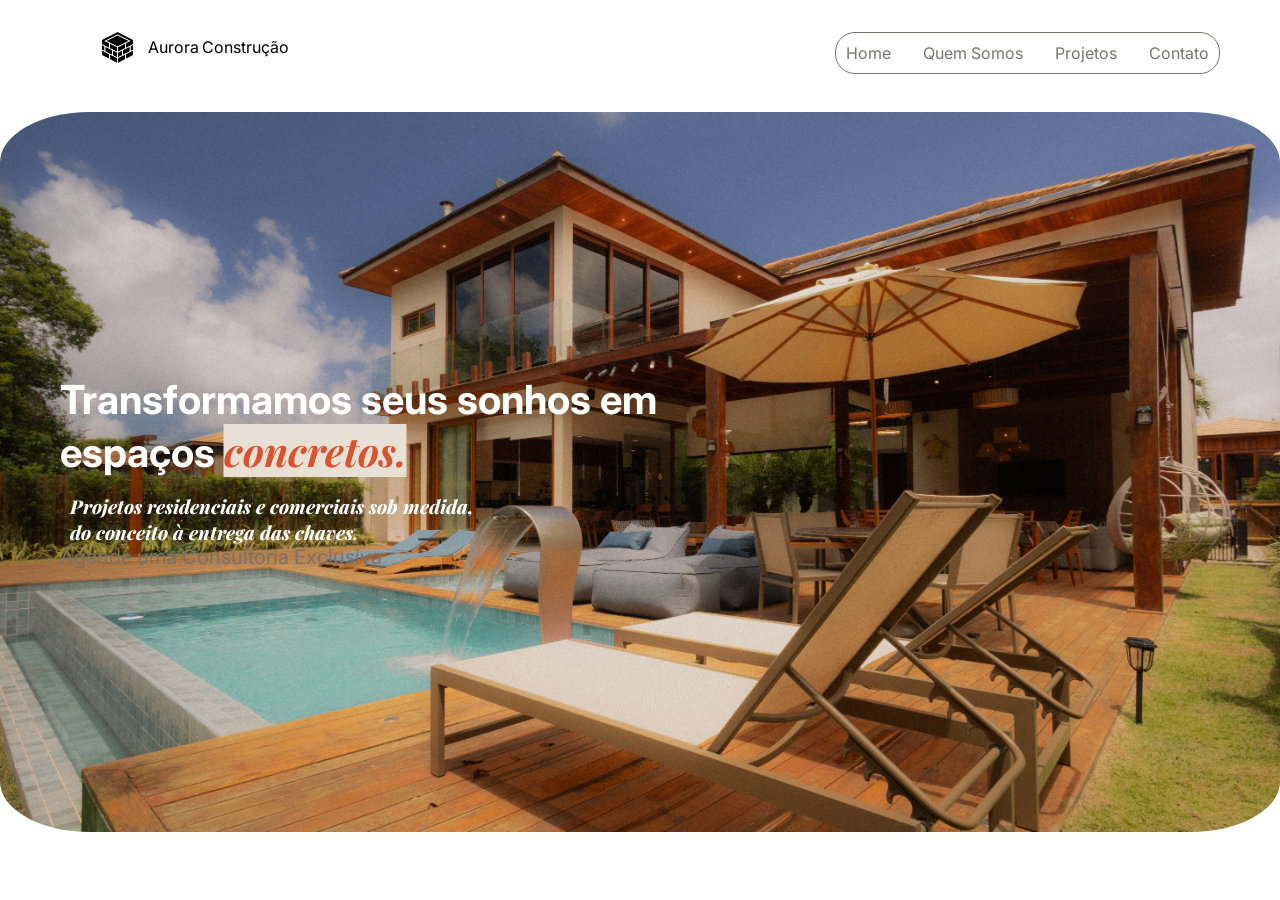
==== Arquitetura/index.html @ 3e1fcd5c "tentando arrumar o botao" ====
<!DOCTYPE html>
<html lang="en">
<head>
    <meta charset="UTF-8">
    <meta name="viewport" content="width=device-width, initial-scale=1.0">
    <link rel="stylesheet" href="./style.css">
    <link rel="shortcut icon" href="./src/pedra-de-fundacao.png" type="image/x-icon">
    <title> | Aurora Construção</title>
</head>
<body>

    <nav class="nav">

            <ul class="nav-">
                
                <li class="nome">
                    
                    <img src="./src/pedra-de-fundacao.png" alt="" class="logo">

                    Aurora <span>Construção</span>

                </li>
            </ul>

            <ul>
                <li class="links">

                    <a href="#" class="link-home" id="home">Home</a>
                    <a href="#" class="link-quem" id="quemsomos">Quem Somos</a>
                    <a href="#" class="link-projetos" id="projetos">Projetos</a>
                    <a href="#" class="link-contato" id="contato">Contato</a>

                </li>

            </ul>

    </nav>
    

    <main>
        <div class="parte-um">

            <img src="./src/bkg-image.jpg" alt="" class="bkg-image">

            <div class="titulo-um">

                <h1>
                    Transformamos seus sonhos em <br>
                    espaços <span class="span-um">concretos.</span>
                </h1>

                <p class="sub-um">
                    Projetos residenciais e comerciais sob medida, <br> do conceito à entrega das chaves.
                </p>

                <a href="#" class="botao-um">
                    Agende uma Consultoria Exclusiva
                </a>

            </div>

        </div>

    </main>

</body>
</html>
---- Arquitetura/style.css ----
@import url('https://fonts.googleapis.com/css2?family=Inter:wght@400;500;600;700&family=Playfair+Display:wght@400;500;600;700&display=swap');


:root {
    /* --- Tons Principais & Terra (Arquitetura & Aconchego) --- */
    --marrom: #806B5B;
    --marrom-forte: #635246;
    --marrom-claro: #A38F7F;
    
    /* --- Tons Neutros & Fundos --- */
    --bege: #E8DFD5;
    --bege-claro: #F5F1EB;
    --bege-escuro: #D2C5B6;
    
    --branco: #FFFFFF;
    --preto: #292724;
    --preto-suave: #1A1917;
    
    --cinza: #77736F;
    --cinza-claro: #E0DDD9;
    --cinza-escuro: #4A4643;

    /* --- Cores Vivas & Acentos (Destaques & CTA) --- */
    --terracota-vivo: #D9532F;  /* Laranja/terracota vibrante (energia e calor) */
    --verde-folha: #2D6A4F;     /* Verde botânico (paisagismo e sustentabilidade) */
    --azul-oceano: #1D5C8A;     /* Azul profundo/marinho (sofisticação e modernidade) */
    --amarelo-mostarda: #E3A018; /* Dourado/mostarda quente (detalhes metálicos/iluminação) */

    /* --- Tipografia --- */
    --fonte-principal: 'Inter', sans-serif;
    --fonte-titulo: 'Playfair Display', serif;
}

*{
    margin: 0;
    padding: 0;
}

.nav{
    display: flex;
    position: fixed;
    top: 0;
    left: 0;
    width: 100%;
    z-index: 1000;

    background-color: white;
    padding: 20px;
    justify-content: space-between;
    font-family: var(--fonte-principal);
    margin-left: 5rem;
}


.nav-{
    display: flex;
    flex-direction: row;

    list-style-type: none;
}

.nome{
    display: flex;
    flex-direction: row;
    align-items: center;
    gap: 3px;

}

.logo{
    width: 35px;
    height: auto;

    margin-right: 10px;
}

.links{
    display: flex;
    gap: 2rem;
    align-items: center;

    margin-right: 10rem;
    margin-top: 12px;

    border: 1px solid var(--cinza);
    padding: 10px;
    border-radius: 20px;
    
}

.links, a{
    color: var(--cinza);
    text-decoration: none;
}

.links, a:hover{
    color: var(--terracota-vivo);
}

/* -- PARTE UM -- */

.parte-um{
    display: flex;
    position: relative;
    align-items: center;
    justify-content: center;

    font-size: 20px;
    font-family: var(--fonte-principal);
    margin-top: 7rem;
}

.bkg-image{
    width: 100%;
    max-width: 1580px;
    height: auto;
    display: block;

    border-radius: 7%;

    filter: brightness(0.9); /* Valores abaixo de 1 escurecem a imagem (0.5 = 50% de brilho) */
}


.titulo-um{
    position: absolute;
    top: 50%;
    left: 28%;
    transform: translate(-50%, -50%);
    color: white;
    padding: 15px 25px;
    border-radius: 5px;
    justify-content: flex-start;

}

.span-um{
    font-family: var(--fonte-titulo);
    color: var(--terracota-vivo);
    font-style: italic;

    background-color: var(--bege);
}

.sub-um{
    font-size: 19px;
    font-family: var(--fonte-titulo);
    color: var(--branco);
    font-weight: 800;
    font-style: italic;


    margin-top: 1rem;
    margin-left: 10px;
}

.botao-um{
    margin-top: 8rem;
}
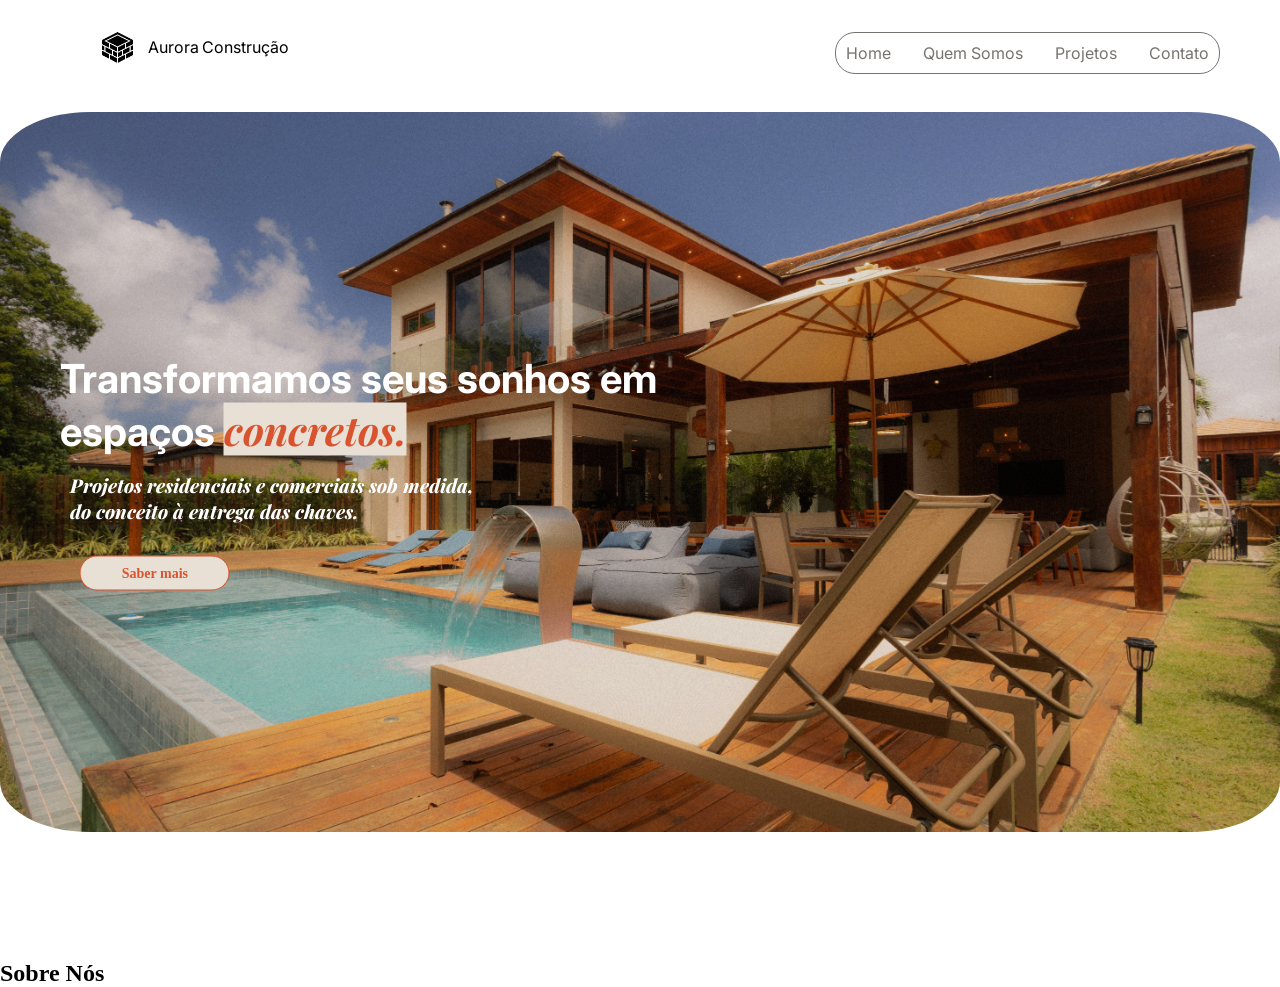
==== commit bf4df778: "começando parte dois" ====
--- a/Arquitetura/index.html
+++ b/Arquitetura/index.html
@@ -25,10 +25,10 @@
             <ul>
                 <li class="links">
 
-                    <a href="#" class="link-home" id="home">Home</a>
-                    <a href="#" class="link-quem" id="quemsomos">Quem Somos</a>
-                    <a href="#" class="link-projetos" id="projetos">Projetos</a>
-                    <a href="#" class="link-contato" id="contato">Contato</a>
+                    <a href="#" class="linkS" id="home">Home</a>
+                    <a href="#" class="linkS" id="quemsomos">Quem Somos</a>
+                    <a href="#" class="linkS" id="projetos">Projetos</a>
+                    <a href="#" class="linkS" id="contato">Contato</a>
 
                 </li>
 
@@ -53,11 +53,19 @@
                     Projetos residenciais e comerciais sob medida, <br> do conceito à entrega das chaves.
                 </p>
 
-                <a href="#" class="botao-um">
-                    Agende uma Consultoria Exclusiva
+                <a href="#">
+                    <button class="link-saiba">
+                        Saber mais
+                    </button>
                 </a>
 
             </div>
+
+        </div>
+
+        <div class="parte-dois">
+
+            <h2>Sobre Nós</h2>
 
         </div>
 
--- a/Arquitetura/style.css
+++ b/Arquitetura/style.css
@@ -88,12 +88,12 @@
     
 }
 
-.links, a{
+.links, .linkS{
     color: var(--cinza);
     text-decoration: none;
 }
 
-.links, a:hover{
+.links, .linkS:hover{
     color: var(--terracota-vivo);
 }
 
@@ -108,6 +108,7 @@
     font-size: 20px;
     font-family: var(--fonte-principal);
     margin-top: 7rem;
+    margin-bottom: 8rem;
 }
 
 .bkg-image{
@@ -154,6 +155,18 @@
     margin-left: 10px;
 }
 
-.botao-um{
-    margin-top: 8rem;
+.link-saiba{
+    margin-top: 2rem;
+    margin-left: 20px;
+    width: 150px;
+    height: 35px;
+    border: 1px solid var(--terracota-vivo);
+    border-radius: 30px;
+    font-weight: 800;
+
+    background-color: var(--bege);
+    color: var(--terracota-vivo);
+
+    font-size: 14px;
+    font-family: var(--fonte-titulo);
 }
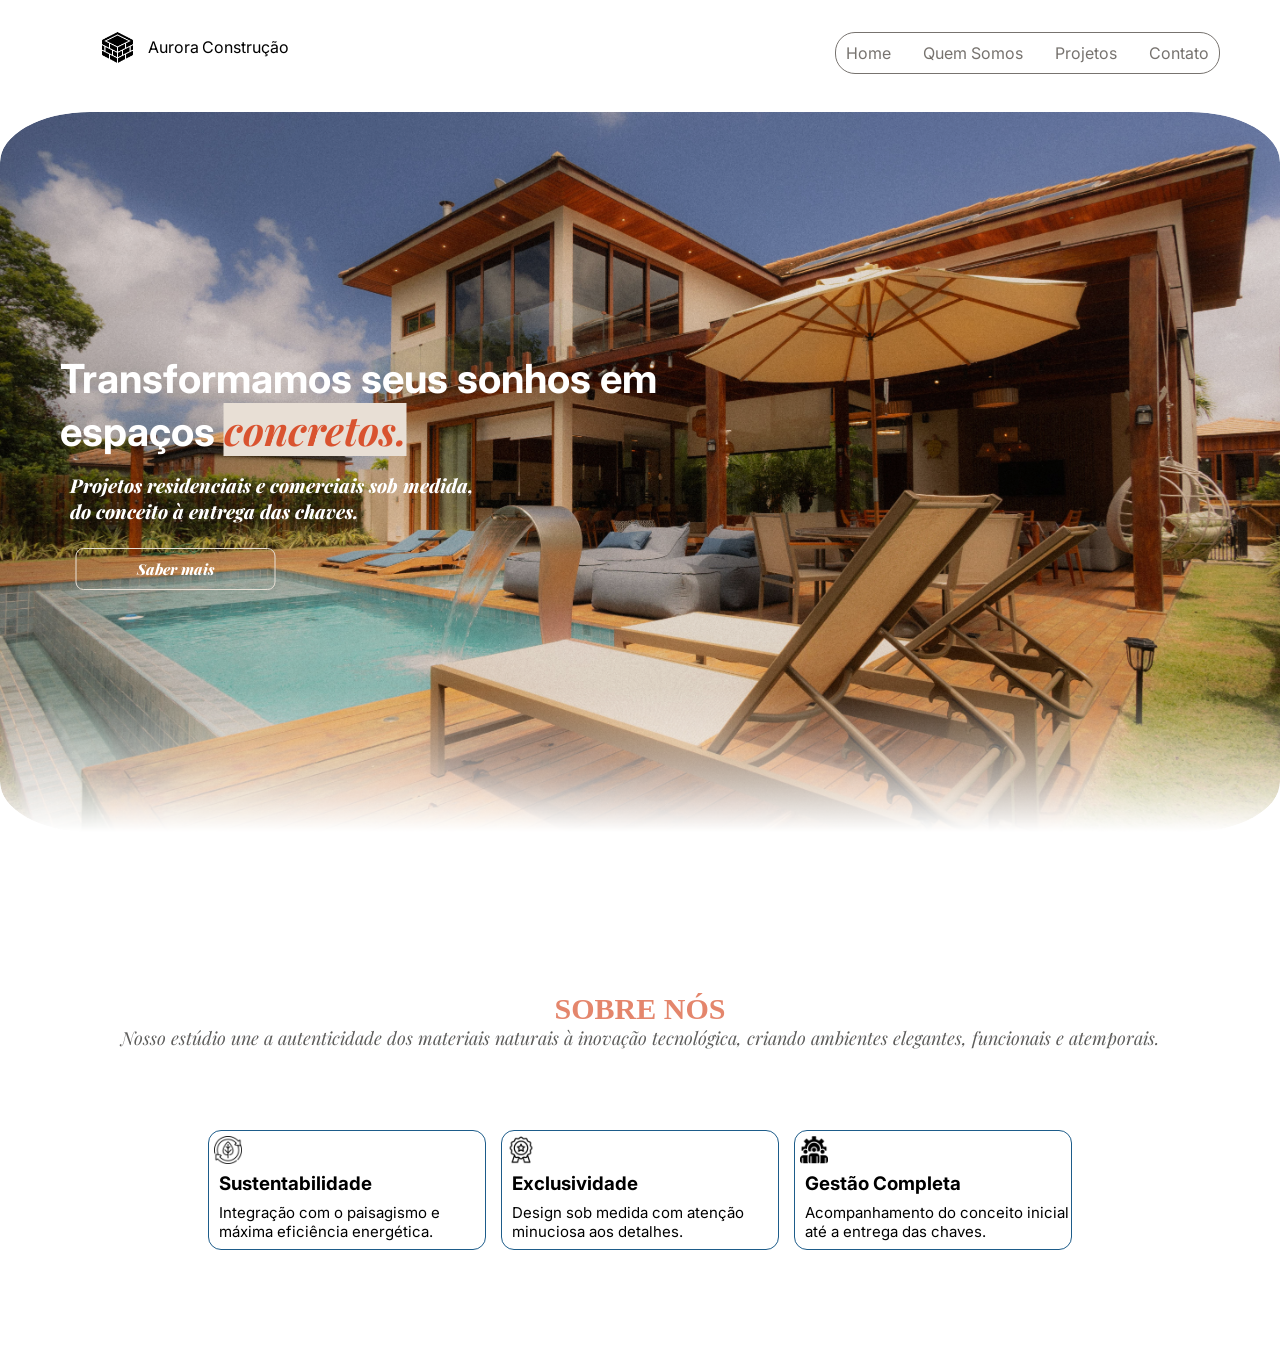
==== commit 2ba65a8f: "melhorar cards//parte 3" ====
--- a/Arquitetura/index.html
+++ b/Arquitetura/index.html
@@ -53,8 +53,8 @@
                     Projetos residenciais e comerciais sob medida, <br> do conceito à entrega das chaves.
                 </p>
 
-                <a href="#">
-                    <button class="link-saiba">
+                <a href="#" class="link-saiba">
+                    <button class="botao-saiba">
                         Saber mais
                     </button>
                 </a>
@@ -65,7 +65,42 @@
 
         <div class="parte-dois">
 
-            <h2>Sobre Nós</h2>
+            <div class="sobreNos-dois">
+                <h2>SOBRE NÓS</h2>
+
+                <p class="p-dois">
+                     Nosso estúdio une a autenticidade dos materiais naturais à inovação tecnológica, criando ambientes elegantes,  funcionais e atemporais.
+                </p>
+
+            </div>
+            
+            <div class="cards">
+
+                <div class="card">
+                    <img src="./src/energia-sustentavel.png" alt="icon" class="img-card">
+                    <h3 class="nome-card">Sustentabilidade</h3>
+                    <p class="p-card">Integração com o paisagismo e máxima eficiência energética.</p>
+                </div>
+
+                <div class="card">
+                    <img src="./src/exclusivo.png" alt="icon" class="img-card">
+                    <h3 class="nome-card">Exclusividade</h3>
+                    <p class="p-card">Design sob medida com atenção minuciosa aos detalhes.</p>
+                </div>
+
+                <div class="card">
+                    <img src="./src/gestao.png" alt="icon" class="img-card">
+                    <h3 class="nome-card">Gestão Completa</h3>
+                    <p class="p-card">Acompanhamento do conceito inicial até a entrega das chaves.</p>
+                </div>
+
+            </div>
+
+            <div class="parte-tres">
+
+                
+
+            </div>
 
         </div>
 
--- a/Arquitetura/style.css
+++ b/Arquitetura/style.css
@@ -119,6 +119,8 @@
 
     border-radius: 7%;
 
+    -webkit-mask-image: linear-gradient(to bottom, black 80%, transparent 100%);
+  mask-image: linear-gradient(to bottom, black 80%, transparent 100%);
     filter: brightness(0.9); /* Valores abaixo de 1 escurecem a imagem (0.5 = 50% de brilho) */
 }
 
@@ -155,18 +157,105 @@
     margin-left: 10px;
 }
 
-.link-saiba{
-    margin-top: 2rem;
-    margin-left: 20px;
-    width: 150px;
-    height: 35px;
-    border: 1px solid var(--terracota-vivo);
-    border-radius: 30px;
+.botao-saiba{
+    margin-top: 1.5rem;
+    margin-left: 1rem;
+    padding: 10px;
+    width: 200px;
+
+    border: 1px solid var(--bege);
+    border-radius: 8px;
+
+    background-color: transparent;
+    color: var(--branco);
+
+    font-style: italic;
+    font-size: 15px;
+    font-family: var(--fonte-titulo);
     font-weight: 800;
-
-    background-color: var(--bege);
+    
+    transition: transform 0.8s ease, box-shadow 0.2s ease;
+}
+
+.botao-saiba:hover{
+    cursor: pointer;
+
+    color: var(--branco);
+    background-color: var(--terracota-vivo);
+    transform: scale(1.09);
+}
+
+/* == PARTE DOIS ==*/
+
+.sobreNos-dois{
+    display: flex;
+    justify-content: center;
+    align-items: center;
+    flex-direction: column;
+    margin-top: 10rem;
+    margin-bottom: 5rem;
+    font-size: 20px;
+
+    font-family: var(--fonte-titulo);
     color: var(--terracota-vivo);
-
-    font-size: 14px;
-    font-family: var(--fonte-titulo);
-}+    opacity: 70%;
+}
+
+.p-dois{
+    font-family: var(--fonte-titulo);
+    font-style: italic;
+    color: var(--preto-suave);
+    font-size: 18px;
+}
+
+.cards{
+    display: grid;
+    grid-template-columns: repeat(3,1fr);
+
+    margin-left: 13rem;
+    margin-right: 13rem;
+    margin-bottom: 6rem;
+
+    gap: 15px;
+   height: 120px;
+
+}
+
+.card{
+    background-color: transparent;
+    border: 1px solid var(--azul-oceano);
+    border-radius: 13px;
+
+    transition: transform 0.8s ease, box-shadow 0.2s ease;
+
+}
+
+.card:hover{
+    cursor: pointer;
+    border-color: var(--terracota-vivo);
+}
+
+.nome-card{
+    font-family: var(--fonte-principal);
+    margin-left: 10px;
+    margin-top: 8px;
+    margin-bottom: 8px;
+}
+
+.p-card{
+    font-family: var(--fonte-principal);
+    font-size: 15px;
+    margin-left: 10px;
+}
+
+.img-card{
+    display: flex;
+
+    margin-left: 5px;
+    margin-top: 5px;
+
+    width: 28px;
+    height: 28px;
+}
+
+/* */
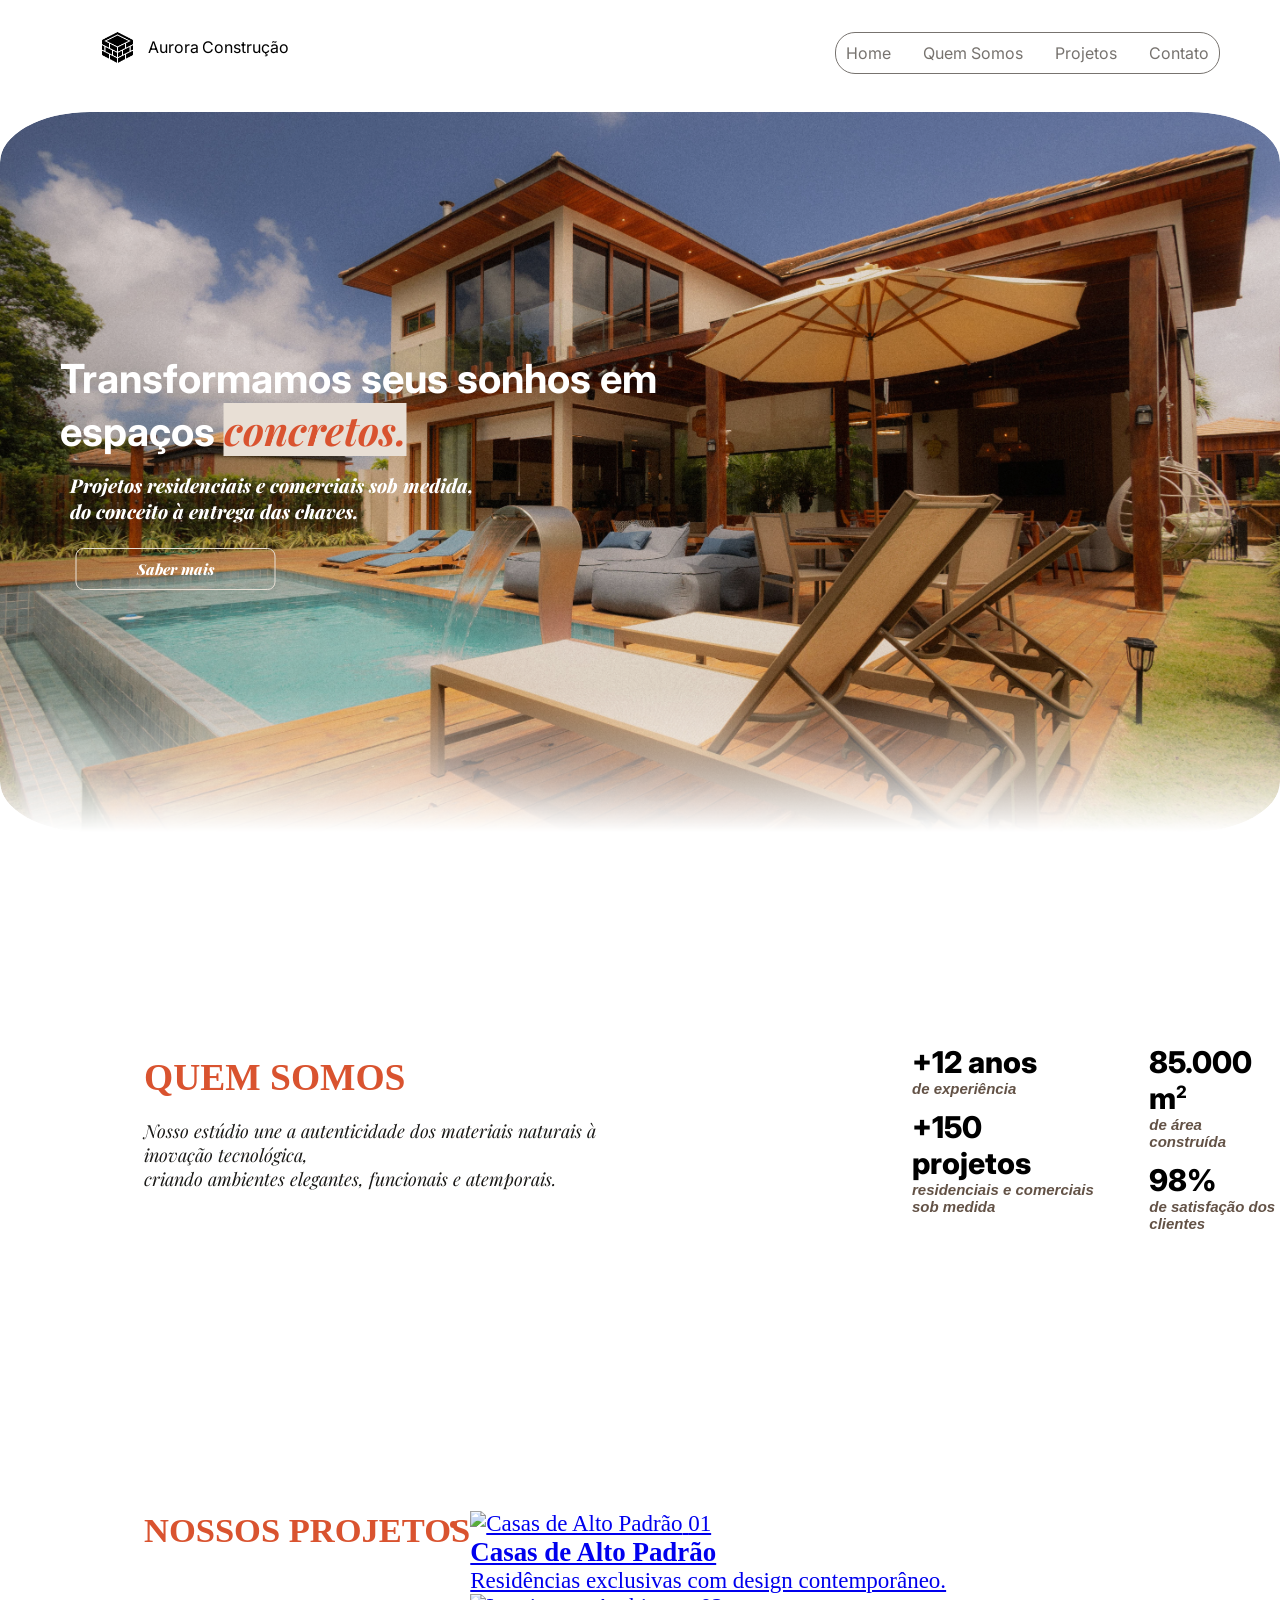
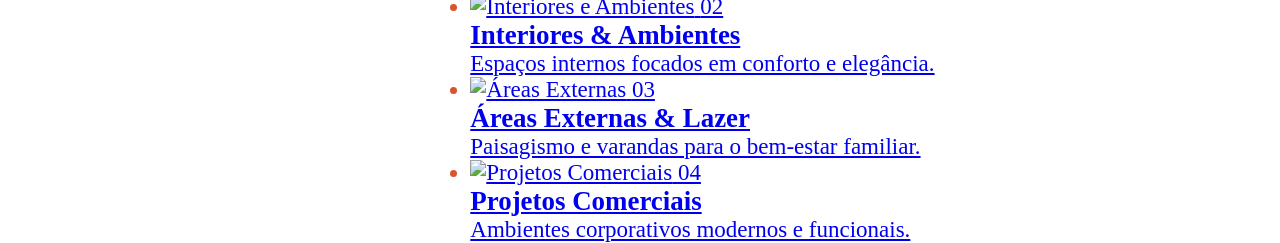
==== commit d744d8e9: "update" ====
--- a/Arquitetura/index.html
+++ b/Arquitetura/index.html
@@ -66,43 +66,92 @@
         <div class="parte-dois">
 
             <div class="sobreNos-dois">
-                <h2>SOBRE NÓS</h2>
+
+                <h2 class="quemsomos">QUEM SOMOS</h2>
 
                 <p class="p-dois">
-                     Nosso estúdio une a autenticidade dos materiais naturais à inovação tecnológica, criando ambientes elegantes,  funcionais e atemporais.
+                     Nosso estúdio une a autenticidade dos materiais naturais à inovação tecnológica,<br> criando ambientes elegantes,  funcionais e atemporais.
                 </p>
 
             </div>
             
-            <div class="cards">
+            <div class="numeros-">
 
-                <div class="card">
-                    <img src="./src/energia-sustentavel.png" alt="icon" class="img-card">
-                    <h3 class="nome-card">Sustentabilidade</h3>
-                    <p class="p-card">Integração com o paisagismo e máxima eficiência energética.</p>
-                </div>
+                <ul class="lista1">
+                    <li>
+                        +12 anos
+                        <p class="desc">de experiência </p>
+                    </li>
 
-                <div class="card">
-                    <img src="./src/exclusivo.png" alt="icon" class="img-card">
-                    <h3 class="nome-card">Exclusividade</h3>
-                    <p class="p-card">Design sob medida com atenção minuciosa aos detalhes.</p>
-                </div>
+                    <li>
+                        +150 projetos
+                        <p class="desc"> residenciais e comerciais <span>sob medida</span> </p>
+                     </li>
+                </ul>
 
-                <div class="card">
-                    <img src="./src/gestao.png" alt="icon" class="img-card">
-                    <h3 class="nome-card">Gestão Completa</h3>
-                    <p class="p-card">Acompanhamento do conceito inicial até a entrega das chaves.</p>
-                </div>
+                <ul class="lista2">
+                    <li>
+                        85.000 m<span class="sup">2</span>
+                        <p class="desc"> <span>de área construída</span> </p>
+                    </li>
 
-            </div>
+                    <li>
+                        98% 
+                        <p class="desc"> de satisfação dos clientes</p>
+                    </li>
+                </ul>
 
-            <div class="parte-tres">
+             </div>
 
-                
-
-            </div>
+             
 
         </div>
+
+        <div class="parte-tres">
+
+            <h2>NOSSOS PROJETOS</h2>
+
+            <ul class="lista-projetos">
+                <li>
+                    <a href="/projetos/casas-alto-padrao">
+                    <img src="casa.jpg" alt="Casas de Alto Padrão">
+                    <span>01</span>
+                    <h3>Casas de Alto Padrão</h3>
+                    <p>Residências exclusivas com design contemporâneo.</p>
+                    </a>
+                </li>
+
+    <li>
+      <a href="/projetos/interiores">
+        <img src="interiores.jpg" alt="Interiores e Ambientes">
+        <span>02</span>
+        <h3>Interiores & Ambientes</h3>
+        <p>Espaços internos focados em conforto e elegância.</p>
+      </a>
+    </li>
+
+    <li>
+      <a href="/projetos/externas">
+        <img src="externas.jpg" alt="Áreas Externas">
+        <span>03</span>
+        <h3>Áreas Externas & Lazer</h3>
+        <p>Paisagismo e varandas para o bem-estar familiar.</p>
+      </a>
+    </li>
+
+    <li>
+      <a href="/projetos/comerciais">
+        <img src="comercial.jpg" alt="Projetos Comerciais">
+        <span>04</span>
+        <h3>Projetos Comerciais</h3>
+        <p>Ambientes corporativos modernos e funcionais.</p>
+      </a>
+    </li>
+  </ul>
+
+
+        </div>
+
 
     </main>
 
--- a/Arquitetura/style.css
+++ b/Arquitetura/style.css
@@ -187,18 +187,32 @@
 
 /* == PARTE DOIS ==*/
 
+.parte-dois{
+    display: grid;
+    grid-template-columns: repeat(2,1fr);
+    
+    margin-bottom: 15rem;
+    align-items: center;
+}
+
 .sobreNos-dois{
     display: flex;
-    justify-content: center;
-    align-items: center;
+    justify-content: flex-start;
     flex-direction: column;
-    margin-top: 10rem;
+
+    margin-left: 9rem;
+    margin-top: 6rem;
     margin-bottom: 5rem;
-    font-size: 20px;
-
-    font-family: var(--fonte-titulo);
-    color: var(--terracota-vivo);
-    opacity: 70%;
+
+    font-size: 25px;
+    font-family: var(--fonte-titulo);
+    opacity: 100%;
+}
+
+.quemsomos{
+    color: var(--terracota-vivo);
+
+    margin-bottom: 10px;
 }
 
 .p-dois{
@@ -206,56 +220,57 @@
     font-style: italic;
     color: var(--preto-suave);
     font-size: 18px;
-}
-
-.cards{
-    display: grid;
-    grid-template-columns: repeat(3,1fr);
-
-    margin-left: 13rem;
-    margin-right: 13rem;
-    margin-bottom: 6rem;
-
-    gap: 15px;
-   height: 120px;
-
-}
-
-.card{
-    background-color: transparent;
-    border: 1px solid var(--azul-oceano);
-    border-radius: 13px;
-
-    transition: transform 0.8s ease, box-shadow 0.2s ease;
-
-}
-
-.card:hover{
-    cursor: pointer;
-    border-color: var(--terracota-vivo);
-}
-
-.nome-card{
+
+    margin-top: 10px;
+}
+
+/* == numeros == */
+
+.numeros-{
+    display: flex;
+
+    margin-top: 45px;
+    margin-left: 17rem;
+
+}
+
+.lista1, .lista2{
+    display: flex;
+    flex-direction: column;
+    list-style: none;
+    gap: 12px;
+
     font-family: var(--fonte-principal);
-    margin-left: 10px;
-    margin-top: 8px;
-    margin-bottom: 8px;
-}
-
-.p-card{
-    font-family: var(--fonte-principal);
+    font-weight: 800;
+    font-size: 30px;
+}
+
+.lista1{
+    margin-right: 3rem;
+
+}
+
+.desc{
     font-size: 15px;
-    margin-left: 10px;
-}
-
-.img-card{
-    display: flex;
-
-    margin-left: 5px;
-    margin-top: 5px;
-
-    width: 28px;
-    height: 28px;
-}
-
-/* */+
+    color: var(--marrom-forte);
+    font-style: italic;
+}
+
+.sup{
+    vertical-align: super;
+    font-size: 17px; 
+    line-height: 0;
+}
+
+/* == parte tres - projetos == */
+
+.parte-tres{
+    display: flex;
+
+    font-size: 23px;
+    font-family: var(--fonte-titulo);
+    color: var(--terracota-vivo);
+
+    margin-left: 9rem;
+}
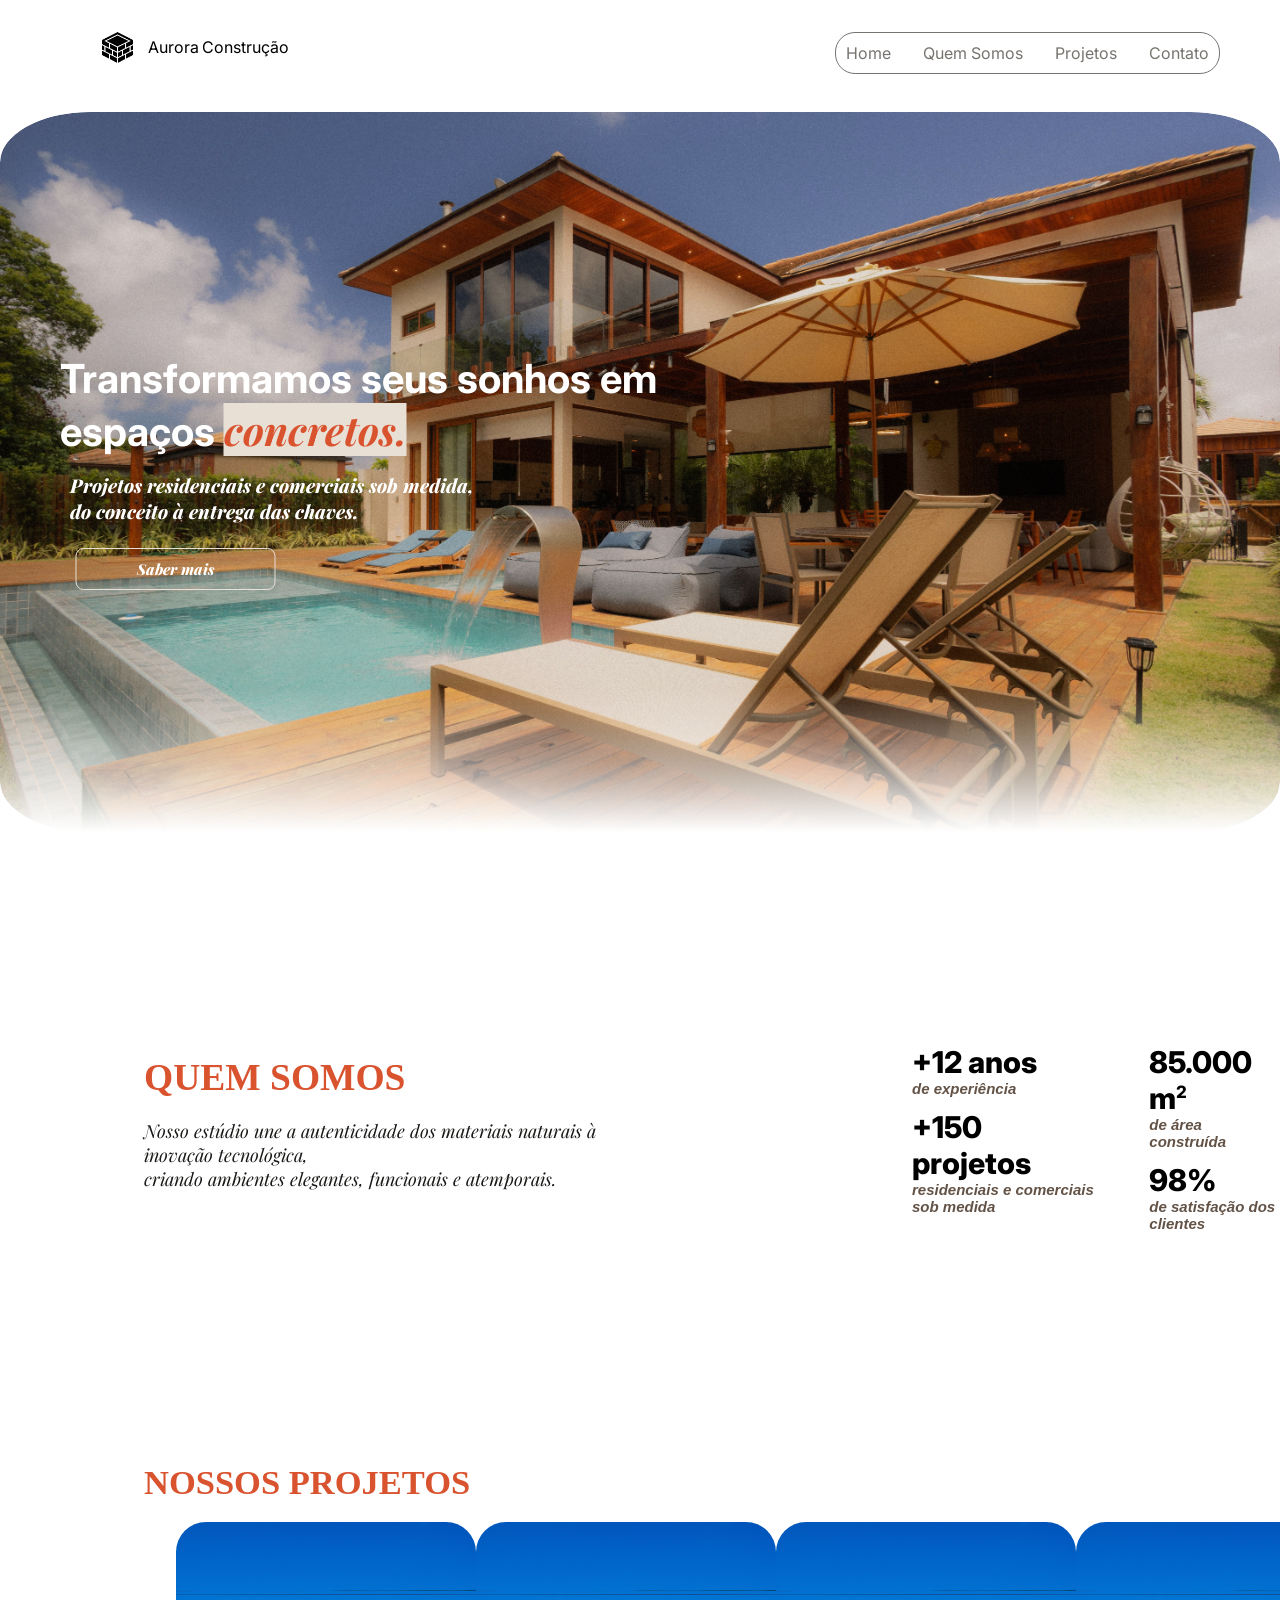
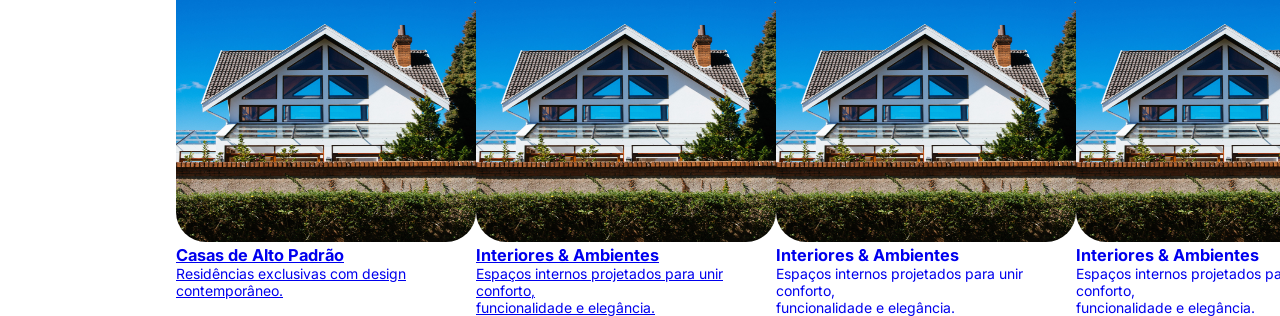
==== commit 82d542ba: "update" ====
--- a/Arquitetura/index.html
+++ b/Arquitetura/index.html
@@ -112,42 +112,54 @@
             <h2>NOSSOS PROJETOS</h2>
 
             <ul class="lista-projetos">
+
                 <li>
-                    <a href="/projetos/casas-alto-padrao">
-                    <img src="casa.jpg" alt="Casas de Alto Padrão">
-                    <span>01</span>
+
+                    <a href="#">
+                        
+                    <img src="./src/moderna.jpg" alt="Casas de Alto Padrão" class="img-lista">
                     <h3>Casas de Alto Padrão</h3>
                     <p>Residências exclusivas com design contemporâneo.</p>
                     </a>
+
                 </li>
 
-    <li>
-      <a href="/projetos/interiores">
-        <img src="interiores.jpg" alt="Interiores e Ambientes">
-        <span>02</span>
-        <h3>Interiores & Ambientes</h3>
-        <p>Espaços internos focados em conforto e elegância.</p>
-      </a>
-    </li>
+                <li class="lista">
+                    <a href="#">
 
-    <li>
-      <a href="/projetos/externas">
-        <img src="externas.jpg" alt="Áreas Externas">
-        <span>03</span>
-        <h3>Áreas Externas & Lazer</h3>
-        <p>Paisagismo e varandas para o bem-estar familiar.</p>
-      </a>
-    </li>
 
-    <li>
-      <a href="/projetos/comerciais">
-        <img src="comercial.jpg" alt="Projetos Comerciais">
-        <span>04</span>
-        <h3>Projetos Comerciais</h3>
-        <p>Ambientes corporativos modernos e funcionais.</p>
-      </a>
-    </li>
-  </ul>
+                    <img src="./src/moderna.jpg" alt="Interiores e Ambientes" class="img-lista">
+                    <h3>Interiores & Ambientes</h3>
+                    <p>Espaços internos projetados para unir conforto, <br> funcionalidade e elegância.</p>
+                    </a>
+
+                </li>
+
+                <li>
+                    <a href="#" class="lista-link">
+
+
+                    <img src="./src/moderna.jpg" alt="Interiores e Ambientes" class="img-lista">
+                    <h3>Interiores & Ambientes</h3>
+                    <p>Espaços internos projetados para unir conforto, <br> funcionalidade e elegância.</p>
+                    </a>
+
+                </li>
+
+                <li>
+                    <a href="#" class="lista-link">
+
+
+                    <img src="./src/moderna.jpg" alt="Interiores e Ambientes" class="img-lista">
+                    <h3>Interiores & Ambientes</h3>
+                    <p>Espaços internos projetados para unir conforto, <br> funcionalidade e elegância.</p>
+
+                    </a>
+
+                </li>
+
+            </ul>
+
 
 
         </div>
--- a/Arquitetura/style.css
+++ b/Arquitetura/style.css
@@ -267,10 +267,37 @@
 
 .parte-tres{
     display: flex;
+    flex-direction: column;
 
     font-size: 23px;
     font-family: var(--fonte-titulo);
     color: var(--terracota-vivo);
 
     margin-left: 9rem;
+    margin-top: -3rem;
+}
+
+.lista-projetos{
+    display: grid;
+    grid-template-columns: repeat(5, 1fr);
+    justify-content: center;
+    
+    margin-left: 8rem;
+    margin-top: 20px;
+    font-family: var(--fonte-principal);
+    font-size: 14px;
+
+    list-style-type: none;
+
+}
+
+.img-lista{
+    width: 300px;
+    height: 320px;
+
+    border-radius: 30px;
+}
+
+.lista-link{
+    text-decoration: none;
 }
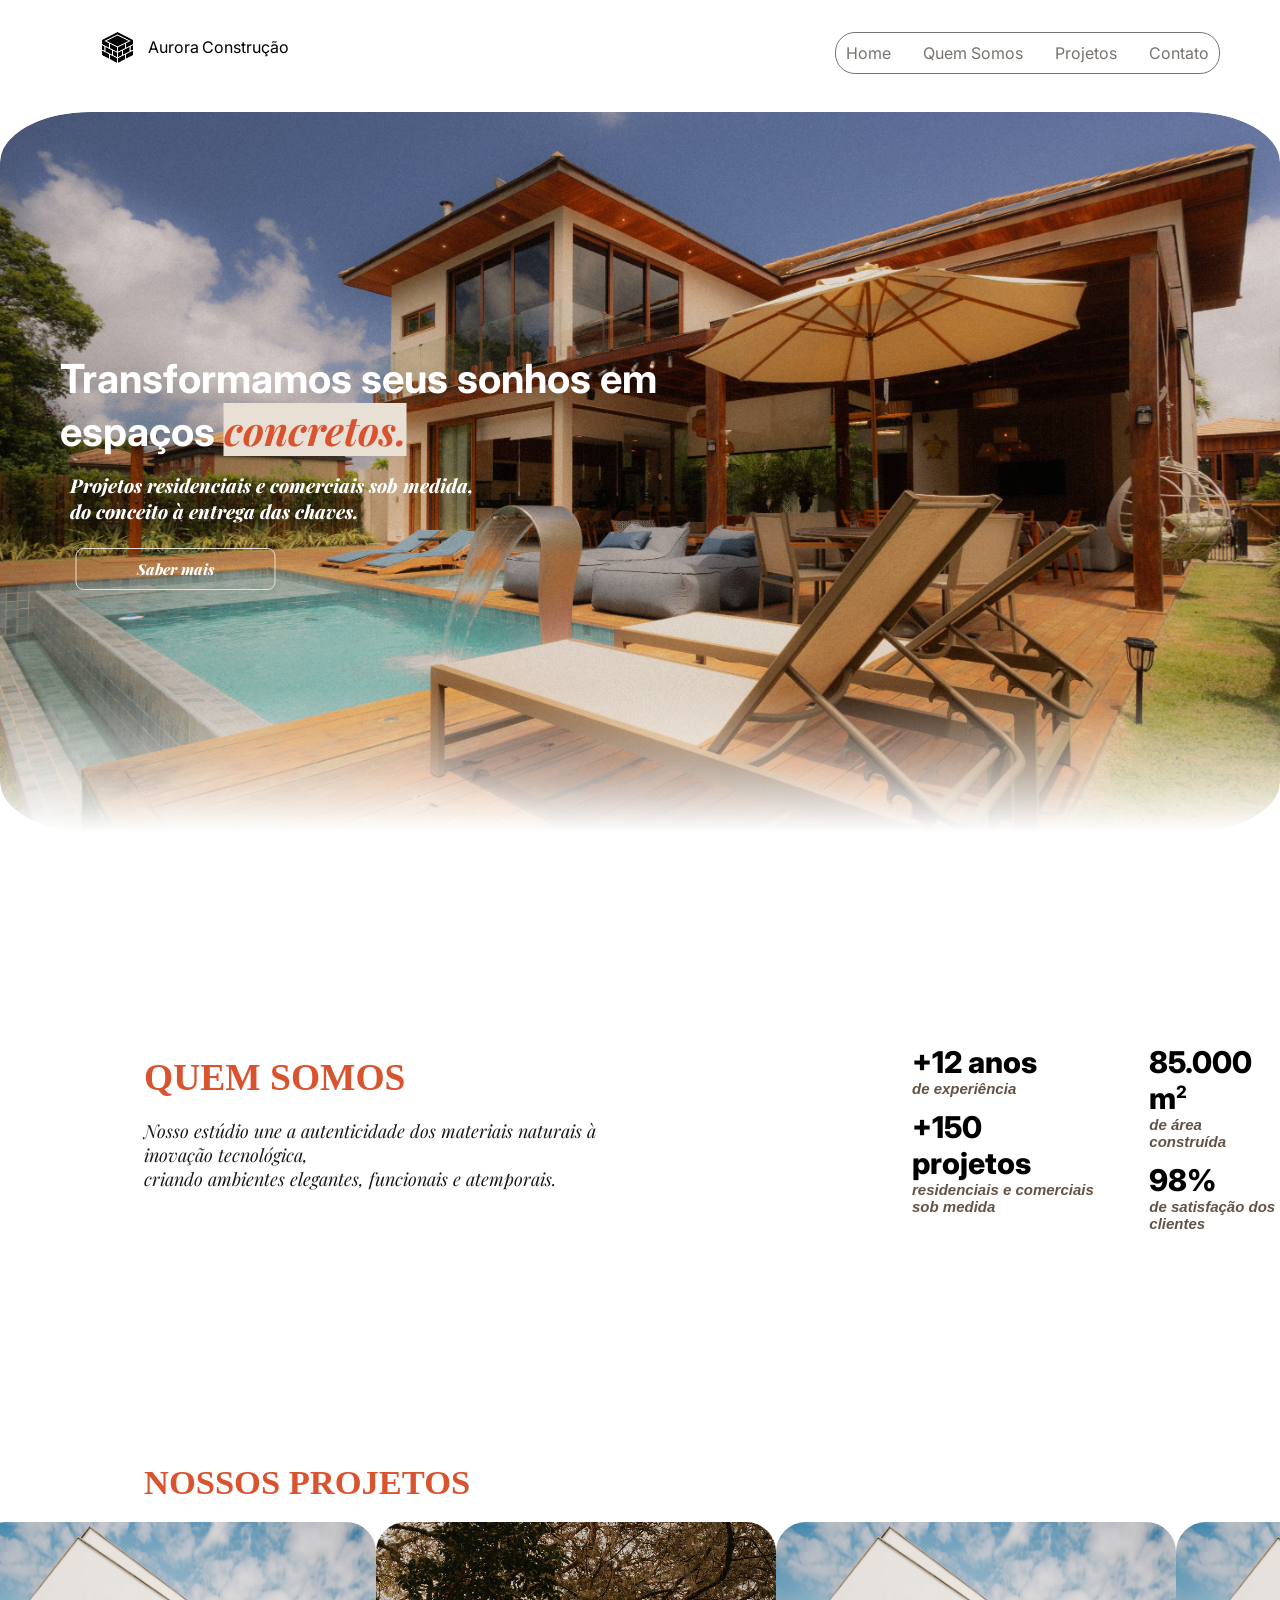
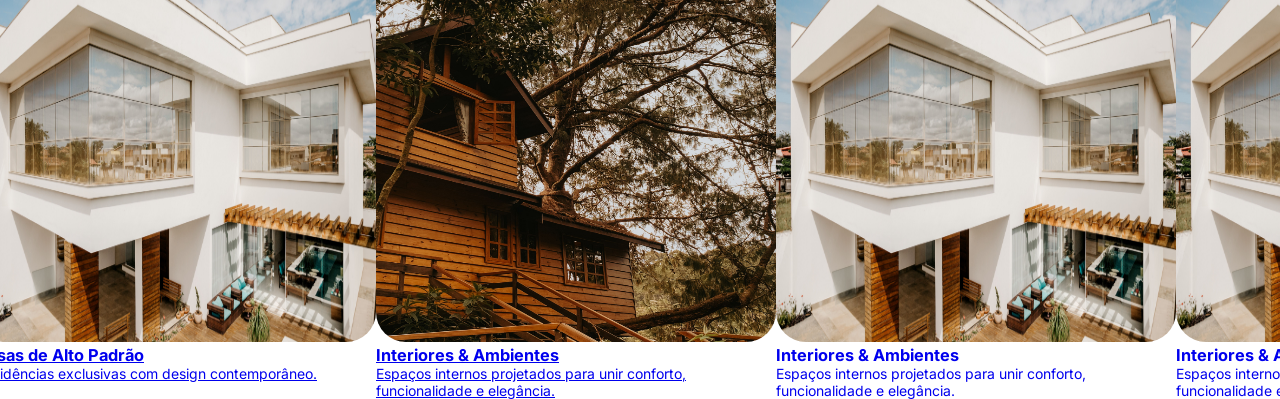
==== commit 035cf4f0: "ajustar 'nossos projetos'" ====
--- a/Arquitetura/index.html
+++ b/Arquitetura/index.html
@@ -128,7 +128,7 @@
                     <a href="#">
 
 
-                    <img src="./src/moderna.jpg" alt="Interiores e Ambientes" class="img-lista">
+                    <img src="./src/ambiente.jpg" alt="Interiores e Ambientes" class="img-lista">
                     <h3>Interiores & Ambientes</h3>
                     <p>Espaços internos projetados para unir conforto, <br> funcionalidade e elegância.</p>
                     </a>
--- a/Arquitetura/style.css
+++ b/Arquitetura/style.css
@@ -174,7 +174,7 @@
     font-family: var(--fonte-titulo);
     font-weight: 800;
     
-    transition: transform 0.8s ease, box-shadow 0.2s ease;
+    transition: transform 0.5s ease, box-shadow 0.2s ease;
 }
 
 .botao-saiba:hover{
@@ -190,6 +190,7 @@
 .parte-dois{
     display: grid;
     grid-template-columns: repeat(2,1fr);
+    
     
     margin-bottom: 15rem;
     align-items: center;
@@ -292,8 +293,9 @@
 }
 
 .img-lista{
-    width: 300px;
-    height: 320px;
+    width: 400px;
+    height: 420px;
+
 
     border-radius: 30px;
 }
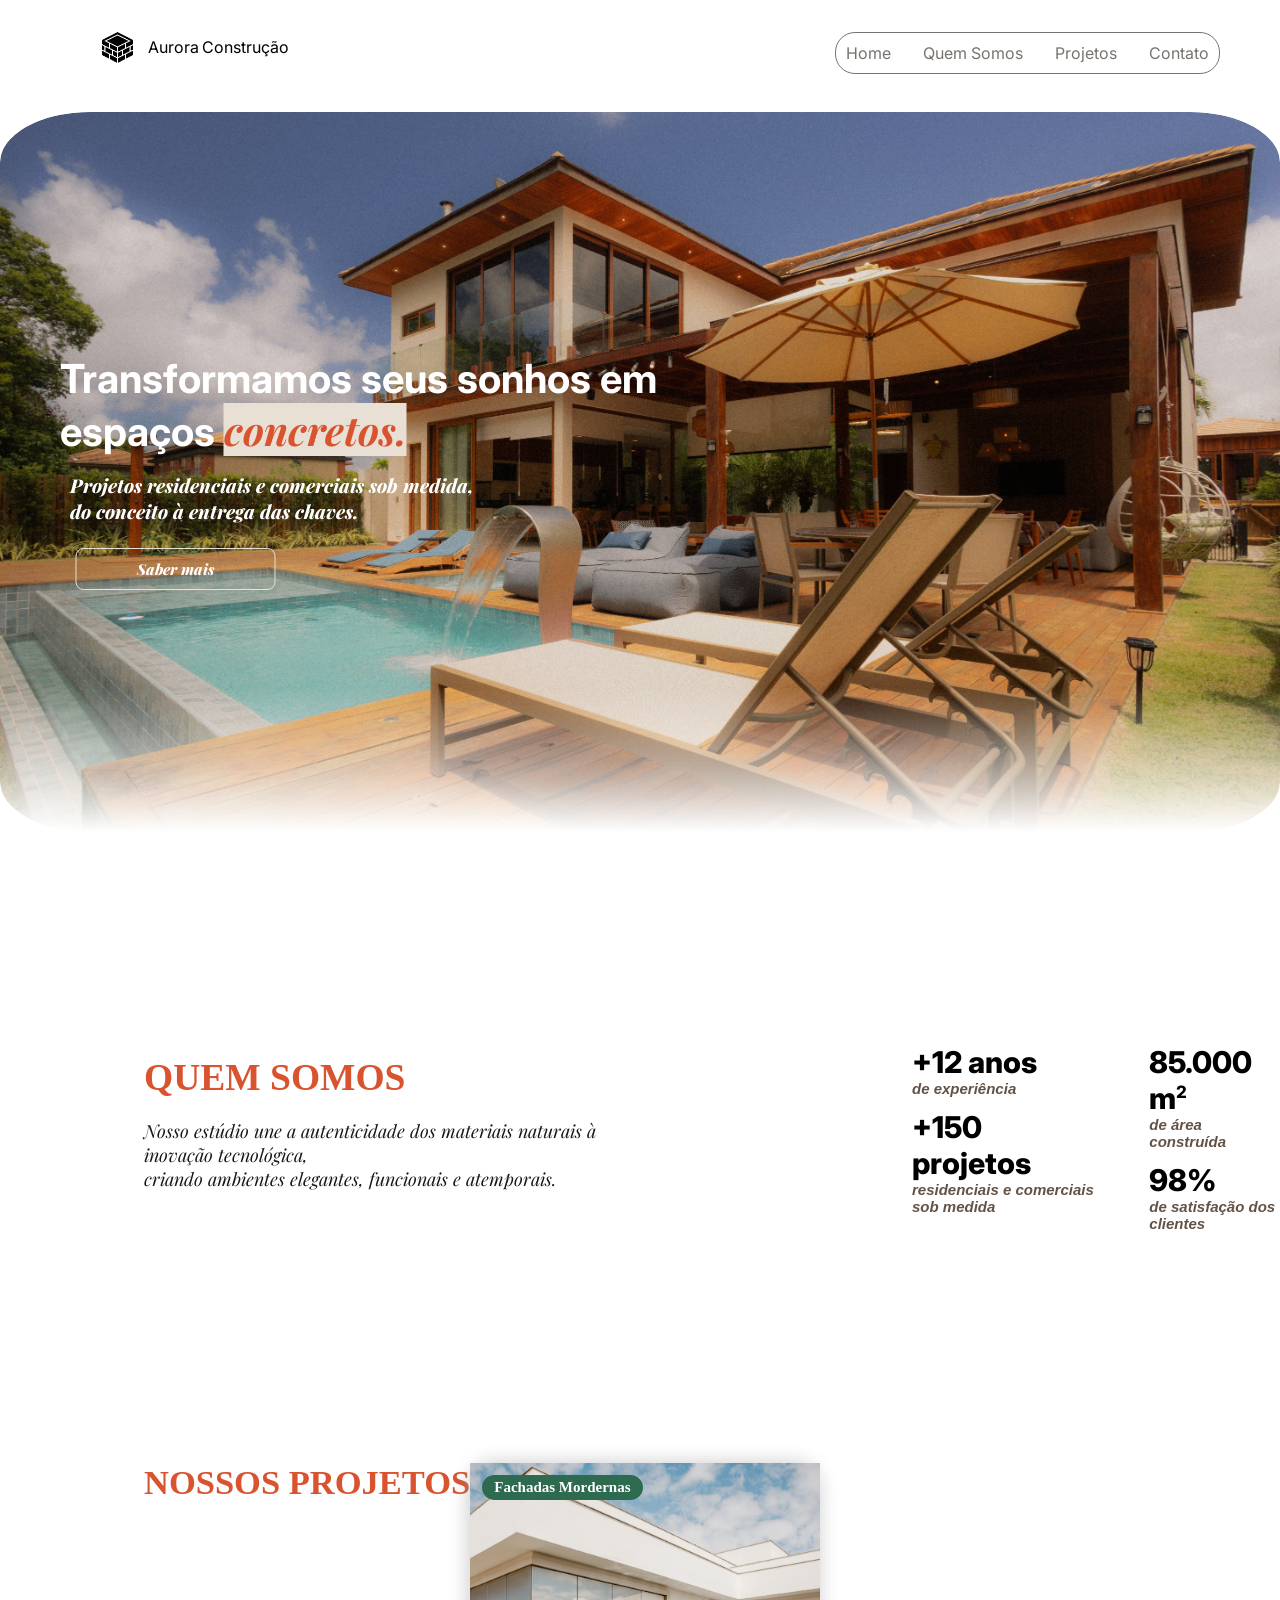
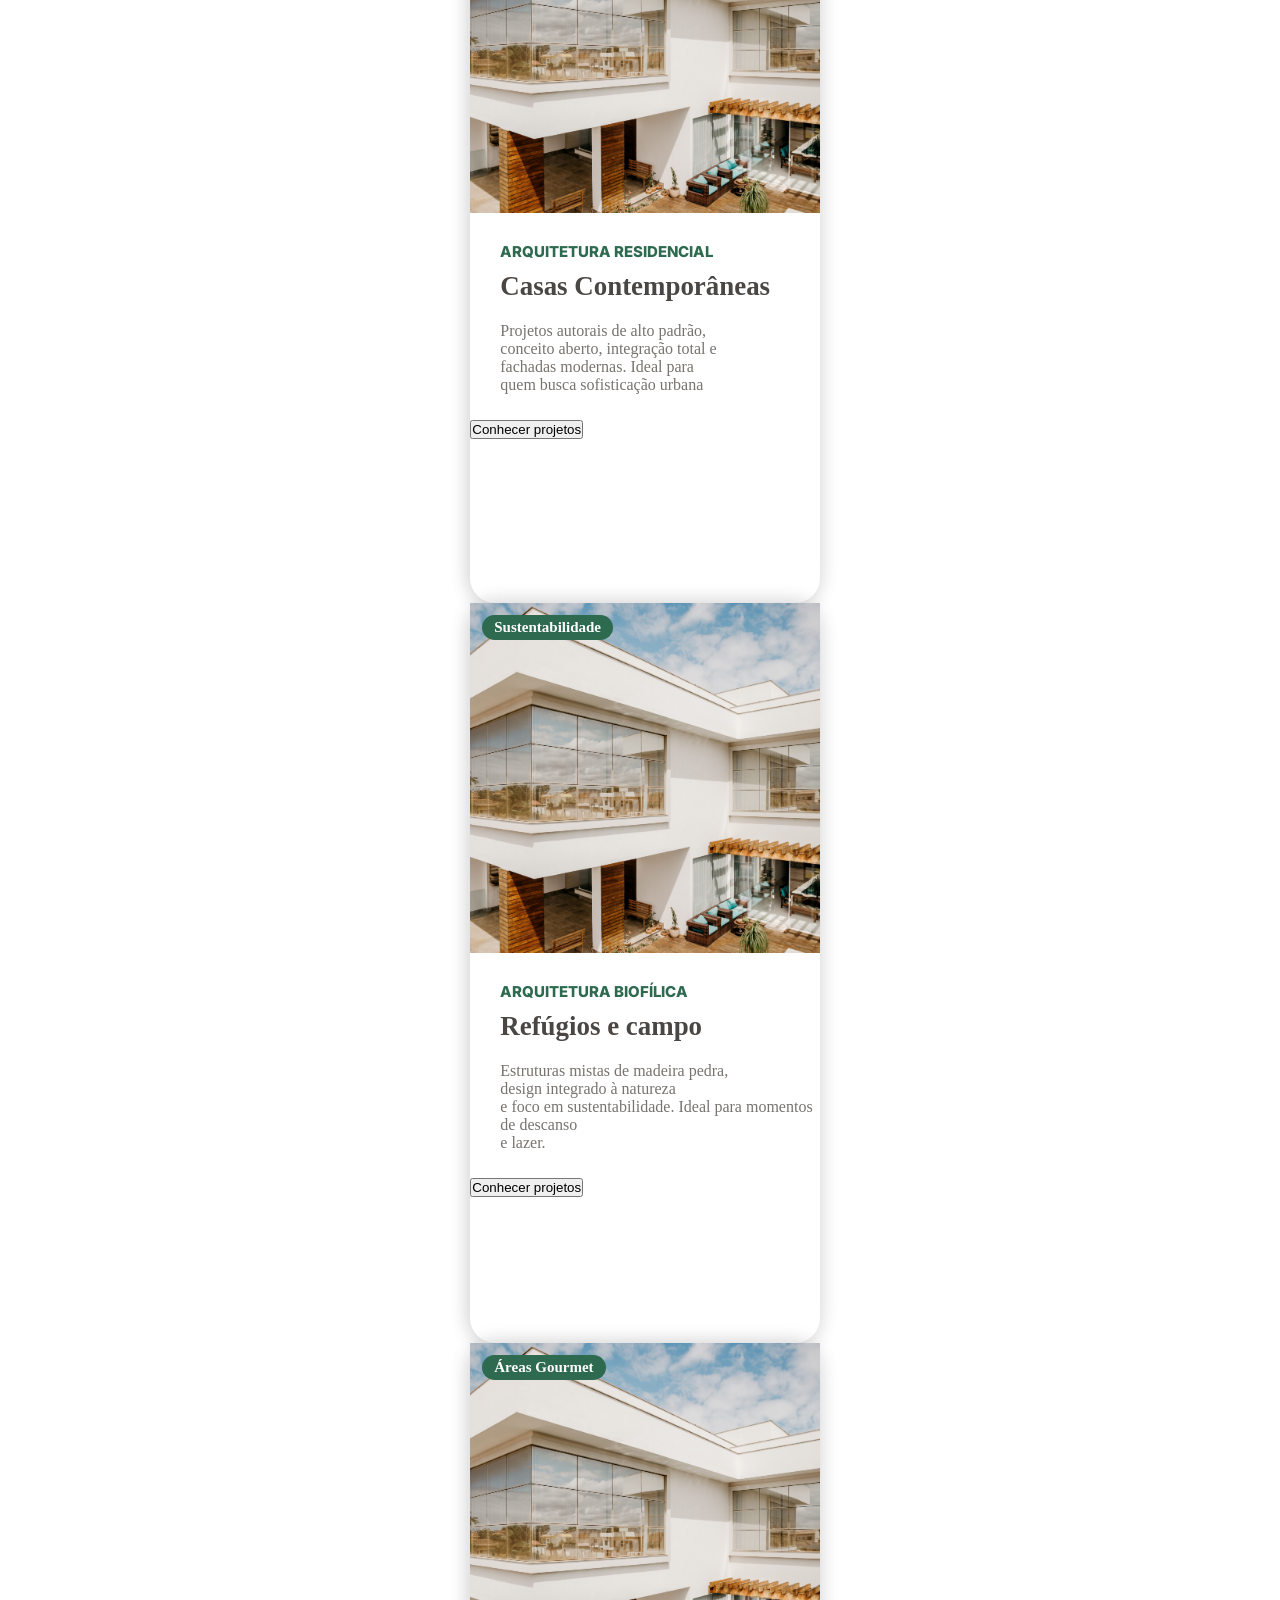
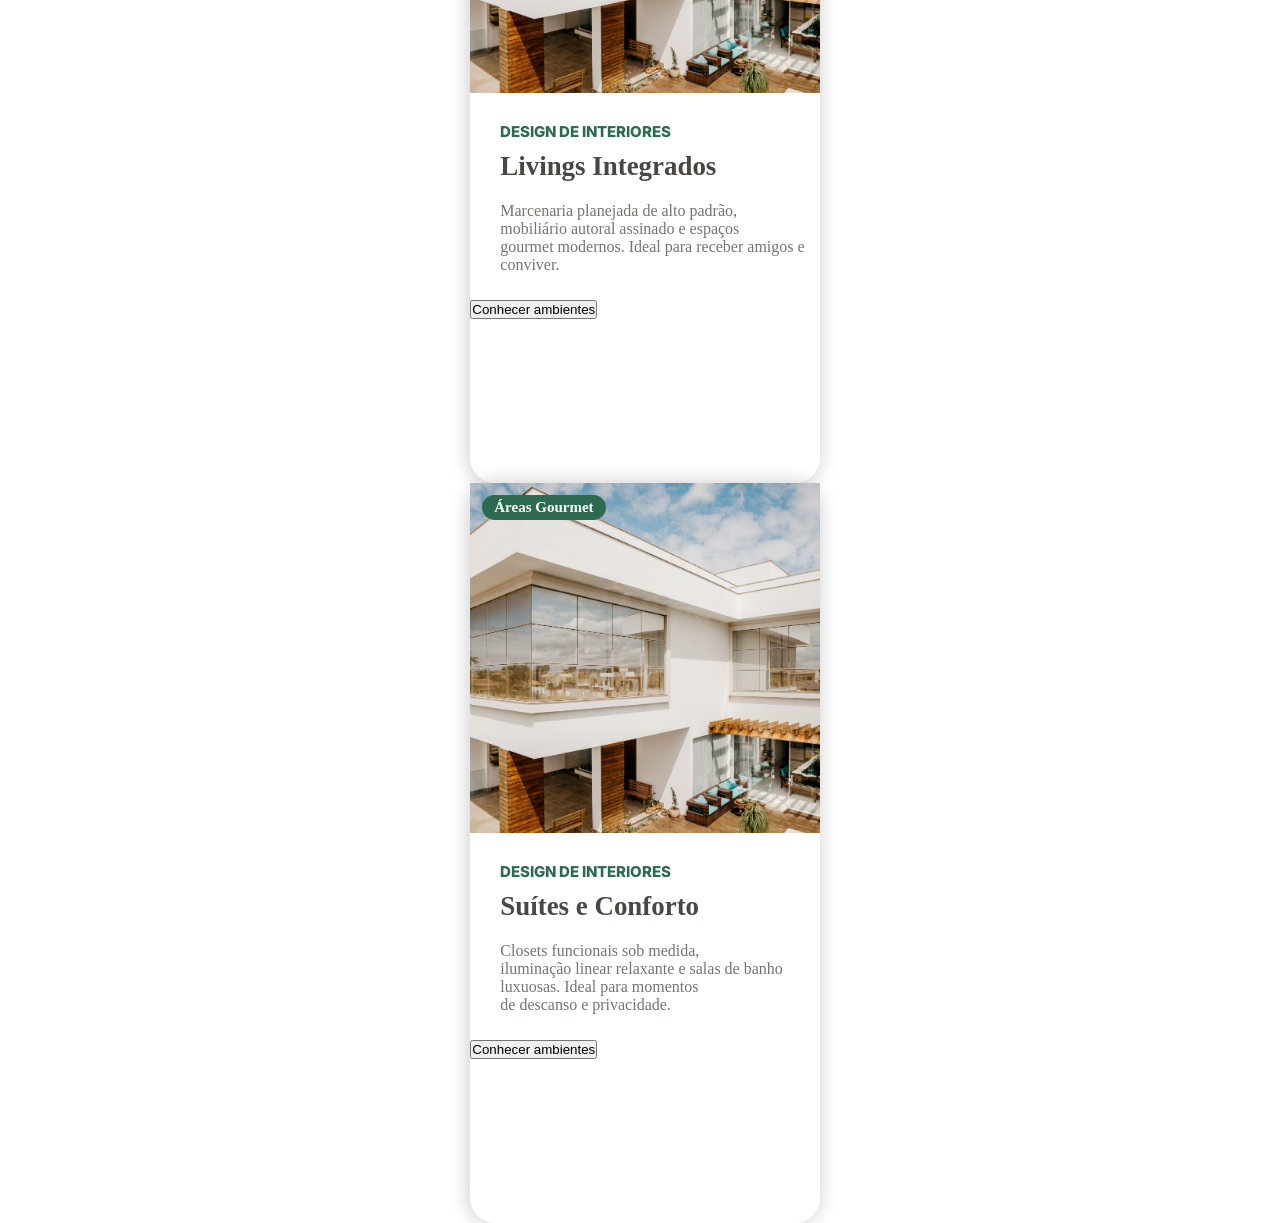
==== commit 990a27d5: "update" ====
--- a/Arquitetura/index.html
+++ b/Arquitetura/index.html
@@ -111,58 +111,132 @@
 
             <h2>NOSSOS PROJETOS</h2>
 
-            <ul class="lista-projetos">
-
-                <li>
-
-                    <a href="#">
-                        
-                    <img src="./src/moderna.jpg" alt="Casas de Alto Padrão" class="img-lista">
-                    <h3>Casas de Alto Padrão</h3>
-                    <p>Residências exclusivas com design contemporâneo.</p>
-                    </a>
-
-                </li>
-
-                <li class="lista">
-                    <a href="#">
-
-
-                    <img src="./src/ambiente.jpg" alt="Interiores e Ambientes" class="img-lista">
-                    <h3>Interiores & Ambientes</h3>
-                    <p>Espaços internos projetados para unir conforto, <br> funcionalidade e elegância.</p>
-                    </a>
-
-                </li>
-
-                <li>
-                    <a href="#" class="lista-link">
-
-
-                    <img src="./src/moderna.jpg" alt="Interiores e Ambientes" class="img-lista">
-                    <h3>Interiores & Ambientes</h3>
-                    <p>Espaços internos projetados para unir conforto, <br> funcionalidade e elegância.</p>
-                    </a>
-
-                </li>
-
-                <li>
-                    <a href="#" class="lista-link">
-
-
-                    <img src="./src/moderna.jpg" alt="Interiores e Ambientes" class="img-lista">
-                    <h3>Interiores & Ambientes</h3>
-                    <p>Espaços internos projetados para unir conforto, <br> funcionalidade e elegância.</p>
-
-                    </a>
-
-                </li>
-
-            </ul>
-
-
-
-        </div>
+            <div class="container-casas" >
+
+                <div class="card-um">
+
+                    <div class="card-img">
+                        <span class="tipo">Fachadas Mordernas</span>
+                        <a href="#">
+                            <img src="./src/moderna.jpg" alt="Casa Moderna" class="img-um">
+                        </a>
+                    </div>
+
+                    <div class="card-texto">
+                        <span class="categoria">ARQUITETURA RESIDENCIAL</span>
+                        <h3 class="titulo">Casas Contemporâneas</h3>
+                        <p class="descricao">
+                            Projetos autorais de alto padrão, <br>
+                            conceito aberto, integração total e <br>
+                            fachadas modernas. Ideal para <br>
+                            quem busca sofisticação urbana
+                        </p>
+                    </div>
+
+                    <div class="card">
+
+
+                        <a href="#" target="_blank">
+                            <button class="btn btn-primary">Conhecer projetos</button>
+                        </a>
+                    </div>
+
+                </div>
+
+
+
+                <div class="card-um">
+
+                    <div class="card-img">
+                        <span class="tipo">Sustentabilidade</span>
+                        <a href="#">
+                            <img src="./src/moderna.jpg" alt="Casa Moderna" class="img-um">
+                        </a>
+                    </div>
+
+                    <div class="card-texto">
+                        <span class="categoria">ARQUITETURA BIOFÍLICA</span>
+                        <h3 class="titulo">Refúgios e campo</h3>
+                        <p class="descricao">
+                            Estruturas mistas de madeira pedra, <br>
+                            design integrado à natureza <br> e foco 
+                            em sustentabilidade. Ideal para momentos de descanso <br>
+                            e lazer.
+                        </p>
+                    </div>
+
+                    <div class="card">
+
+
+                        <a href="#" target="_blank">
+                            <button class="btn btn-primary">Conhecer projetos</button>
+                        </a>
+                    </div>
+
+                </div>
+
+
+
+                <div class="card-um">
+
+                    <div class="card-img">
+                        <span class="tipo">Áreas Gourmet</span>
+                        <a href="#">
+                            <img src="./src/moderna.jpg" alt="Casa Moderna" class="img-um">
+                        </a>
+                    </div>
+
+                    <div class="card-texto">
+                        <span class="categoria">DESIGN DE INTERIORES</span>
+                        <h3 class="titulo">Livings Integrados</h3>
+                        <p class="descricao">
+                            Marcenaria planejada de alto padrão, <br>
+                            mobiliário autoral assinado e espaços <br>
+                            gourmet modernos. Ideal para receber amigos e conviver.
+                        </p>
+                    </div>
+
+                    <div class="card">
+
+
+                        <a href="#" target="_blank">
+                            <button class="btn btn-primary">Conhecer ambientes</button>
+                        </a>
+                    </div>
+
+                </div>
+
+
+                <div class="card-um">
+
+                    <div class="card-img">
+                        <span class="tipo">Áreas Gourmet</span>
+                        <a href="#">
+                            <img src="./src/moderna.jpg" alt="Casa Moderna" class="img-um">
+                        </a>
+                    </div>
+
+                    <div class="card-texto">
+                        <span class="categoria">DESIGN DE INTERIORES</span>
+                        <h3 class="titulo">Suítes e Conforto</h3>
+                        <p class="descricao">
+                            Closets funcionais sob medida, <br>
+                            iluminação linear relaxante e salas de banho <br>
+                            luxuosas. Ideal para momentos <br> de descanso e privacidade.
+                        </p>
+                    </div>
+
+                    <div class="card">
+
+
+                        <a href="#" target="_blank">
+                            <button class="btn btn-primary">Conhecer ambientes</button>
+                        </a>
+                    </div>
+
+                </div>
+
+            </div>
 
 
     </main>
--- a/Arquitetura/style.css
+++ b/Arquitetura/style.css
@@ -268,7 +268,7 @@
 
 .parte-tres{
     display: flex;
-    flex-direction: column;
+    flex-direction: row;
 
     font-size: 23px;
     font-family: var(--fonte-titulo);
@@ -278,28 +278,104 @@
     margin-top: -3rem;
 }
 
-.lista-projetos{
-    display: grid;
-    grid-template-columns: repeat(5, 1fr);
-    justify-content: center;
-    
-    margin-left: 8rem;
+/* == cards */
+
+.container-cards{
+    display: flex;
+    margin-left: 10rem;
+    margin-top: 2rem;
+    
+
+    font-family: var(--fonte-principal);
+}
+
+.card-um{
+    display: flex;
+    flex-direction: column;
+    align-items: flex-start;
+    height: 740px;
+    width: 350px;
+    margin-right: 3rem;
+    border-radius: 25px;
+
+    box-shadow: 1px 0 20px -2px rgba(252, 252, 252, 0.548), -1px 0 20px -2px rgba(0, 0, 0, 0.3);
+    background-color: var(--branco);
+}
+
+
+.img-off, .card-texto-off{
+    opacity: 0.25;
+}
+
+.card-img{
+    position: relative;
+}
+
+.card-img, .img-um, .img-off{
+    width: 350px;
+    height: 350px;
+    object-fit: cover;
+
+    border-bottom-right-radius: 0;
+    border-bottom-left-radius: 0;
+    margin-bottom: 1.5rem;
+}
+
+.tipo, .tipo-off{
+    position: absolute;
+    top: 12px;
+    left: 12px;
+    background-color: var(--verde-folha);
+    color: white;
+    padding: 4px 12px;
+    border-radius: 20px;
+    font-size: 15px;
+    font-weight: bold;
+    
+}
+
+
+.card-texto{
+    margin-left: 30px;
+    
+}
+
+.categoria{
+    margin: 0;
+    color: var(--verde-folha);
+
+    font-size: 15px;
+    font-family: var(--fonte-principal);
+    font-weight: 800;
+}
+
+.titulo{
+    margin-top: 8px;
+
+    color: var(--cinza-escuro);
+}
+
+.descricao{
     margin-top: 20px;
-    font-family: var(--fonte-principal);
-    font-size: 14px;
-
-    list-style-type: none;
-
-}
-
-.img-lista{
-    width: 400px;
-    height: 420px;
-
-
-    border-radius: 30px;
-}
-
-.lista-link{
-    text-decoration: none;
-}+    margin-bottom: 20px;
+    margin-left: 0;
+
+    color: var(--cinza);
+    font-size: 16px;
+    
+}
+
+
+.botao-bike{
+    display: flex;
+    flex-direction: row;
+}
+
+.botao-bike{
+    width: 200px;
+    height: 40px;
+
+    color: var(--white);
+    background-color: var(--green);
+}
+
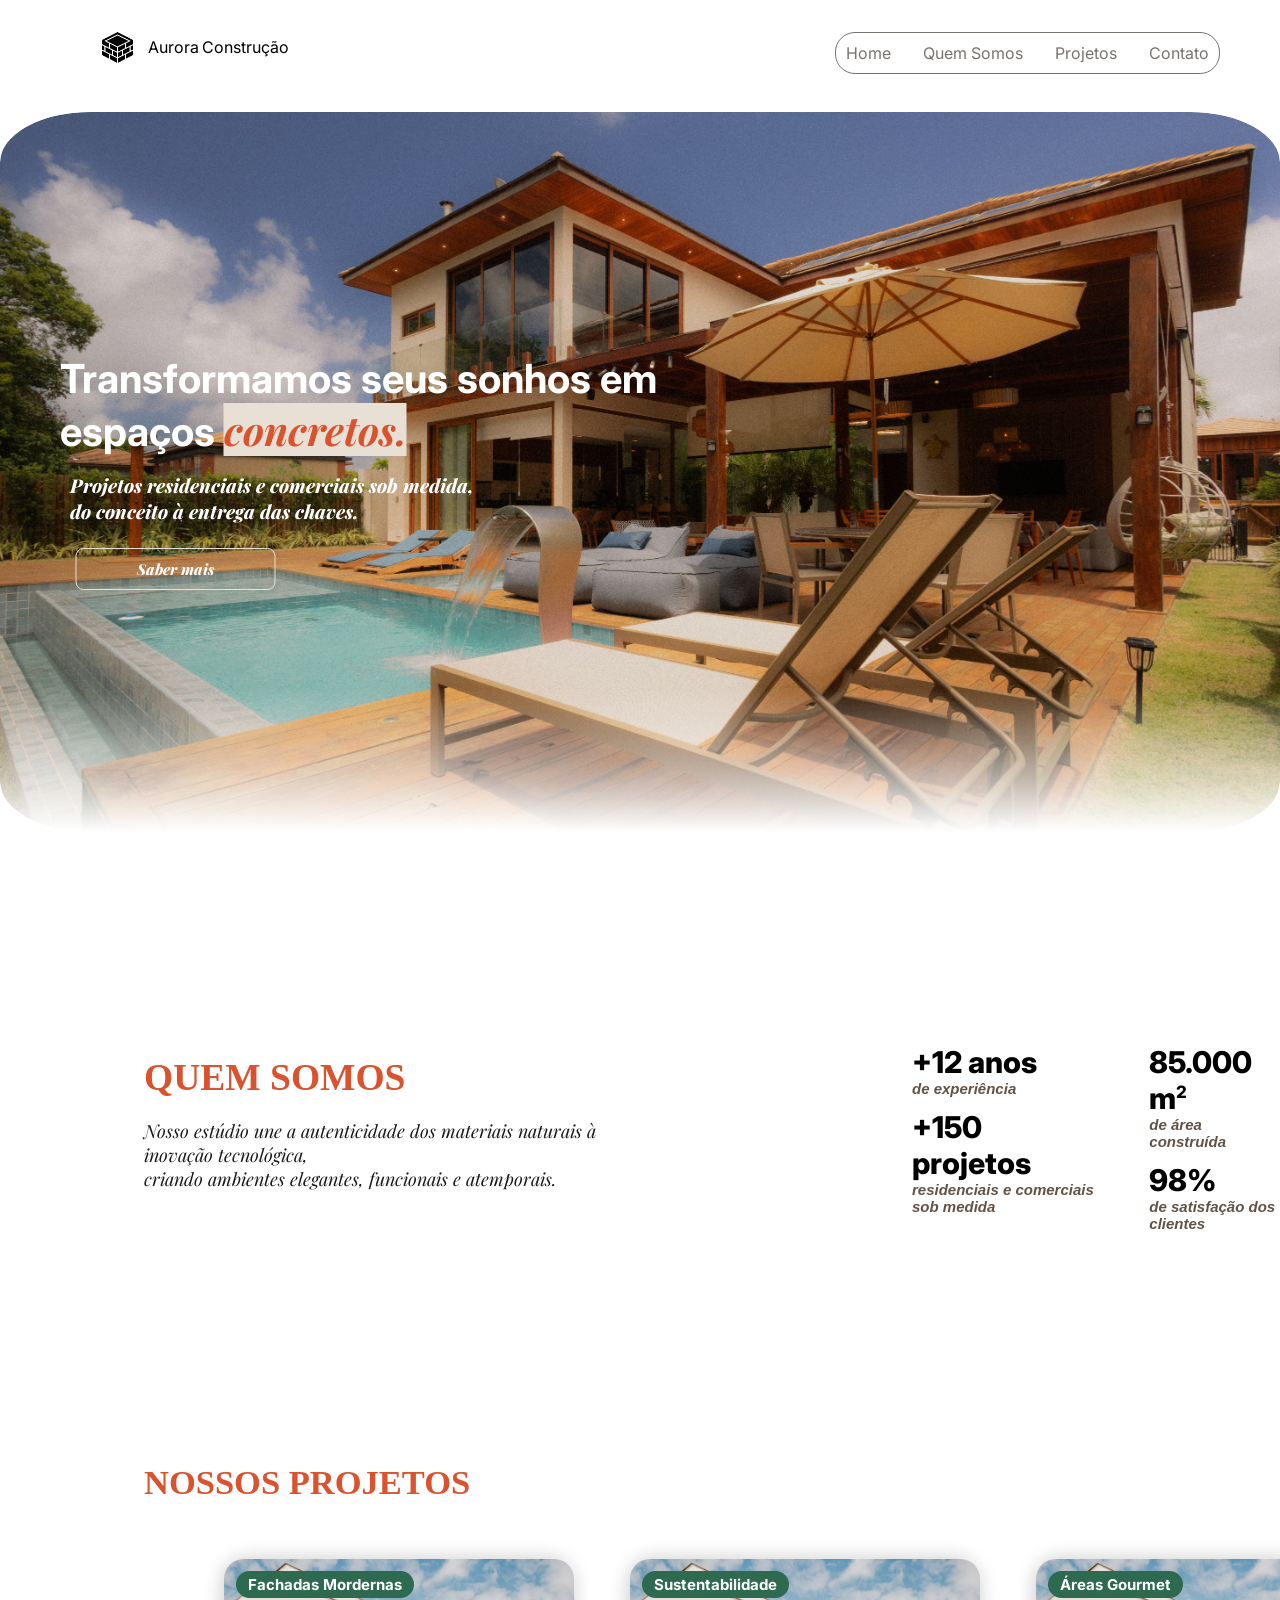
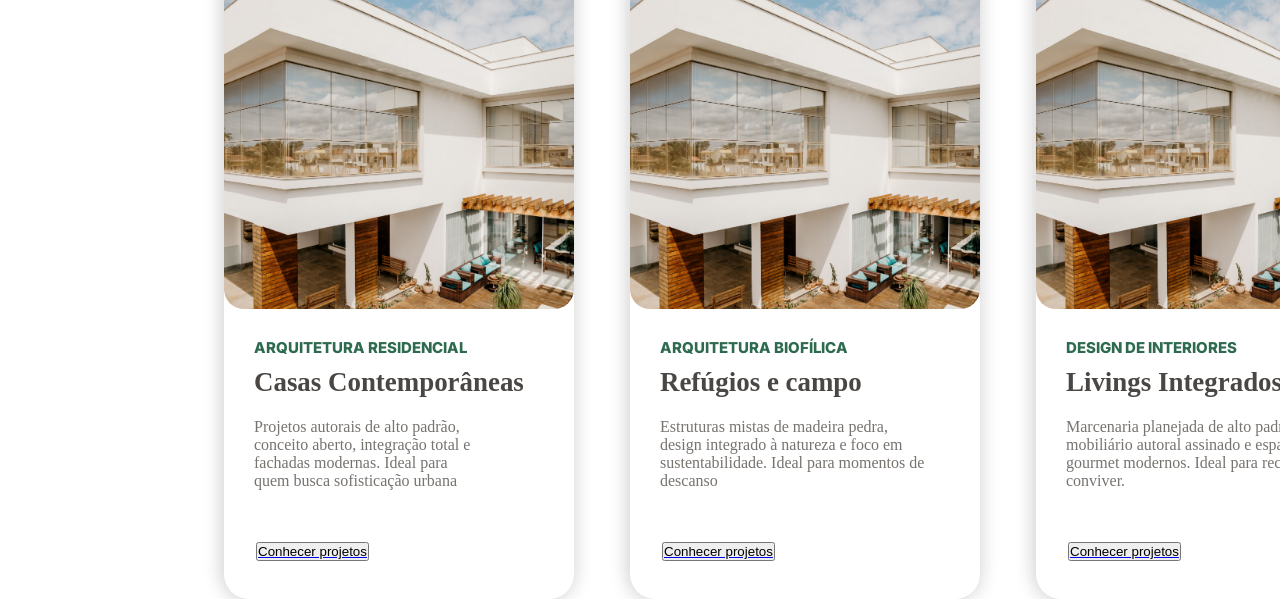
==== commit 2d1de051: "update" ====
--- a/Arquitetura/index.html
+++ b/Arquitetura/index.html
@@ -159,9 +159,8 @@
                         <h3 class="titulo">Refúgios e campo</h3>
                         <p class="descricao">
                             Estruturas mistas de madeira pedra, <br>
-                            design integrado à natureza <br> e foco 
-                            em sustentabilidade. Ideal para momentos de descanso <br>
-                            e lazer.
+                            design integrado à natureza e foco 
+                            em sustentabilidade. Ideal para momentos de descanso
                         </p>
                     </div>
 
@@ -200,7 +199,7 @@
 
 
                         <a href="#" target="_blank">
-                            <button class="btn btn-primary">Conhecer ambientes</button>
+                            <button class="btn btn-primary">Conhecer projetos</button>
                         </a>
                     </div>
 
@@ -220,7 +219,7 @@
                         <span class="categoria">DESIGN DE INTERIORES</span>
                         <h3 class="titulo">Suítes e Conforto</h3>
                         <p class="descricao">
-                            Closets funcionais sob medida, <br>
+                            Closets funcionais sob medida, 
                             iluminação linear relaxante e salas de banho <br>
                             luxuosas. Ideal para momentos <br> de descanso e privacidade.
                         </p>
@@ -230,7 +229,7 @@
 
 
                         <a href="#" target="_blank">
-                            <button class="btn btn-primary">Conhecer ambientes</button>
+                            <button class="btn btn-primary">Conhecer projetos</button>
                         </a>
                     </div>
 
--- a/Arquitetura/style.css
+++ b/Arquitetura/style.css
@@ -268,7 +268,8 @@
 
 .parte-tres{
     display: flex;
-    flex-direction: row;
+    flex-direction: column;
+    gap: 25px;
 
     font-size: 23px;
     font-family: var(--fonte-titulo);
@@ -276,26 +277,26 @@
 
     margin-left: 9rem;
     margin-top: -3rem;
+    
 }
 
 /* == cards */
 
-.container-cards{
-    display: flex;
-    margin-left: 10rem;
+.container-casas{
+    display: grid;
+    grid-template-columns: repeat(4, 350px);    
+    gap: 3.5rem;
+    margin-left: 5rem;
     margin-top: 2rem;
     
-
-    font-family: var(--fonte-principal);
 }
 
 .card-um{
     display: flex;
     flex-direction: column;
     align-items: flex-start;
-    height: 740px;
+    height: 640px;
     width: 350px;
-    margin-right: 3rem;
     border-radius: 25px;
 
     box-shadow: 1px 0 20px -2px rgba(252, 252, 252, 0.548), -1px 0 20px -2px rgba(0, 0, 0, 0.3);
@@ -316,8 +317,7 @@
     height: 350px;
     object-fit: cover;
 
-    border-bottom-right-radius: 0;
-    border-bottom-left-radius: 0;
+    border-radius: 20px;
     margin-bottom: 1.5rem;
 }
 
@@ -325,13 +325,16 @@
     position: absolute;
     top: 12px;
     left: 12px;
+
     background-color: var(--verde-folha);
     color: white;
+
     padding: 4px 12px;
     border-radius: 20px;
+
+    font-family: var(--fonte-principal);
     font-size: 15px;
     font-weight: bold;
-    
 }
 
 
@@ -365,17 +368,10 @@
     
 }
 
-
-.botao-bike{
-    display: flex;
-    flex-direction: row;
-}
-
-.botao-bike{
-    width: 200px;
-    height: 40px;
-
-    color: var(--white);
-    background-color: var(--green);
-}
-
+.btn{
+    display: flex;
+    justify-content: center;
+
+    margin-top: 2rem;
+    margin-left: 2rem;
+}
